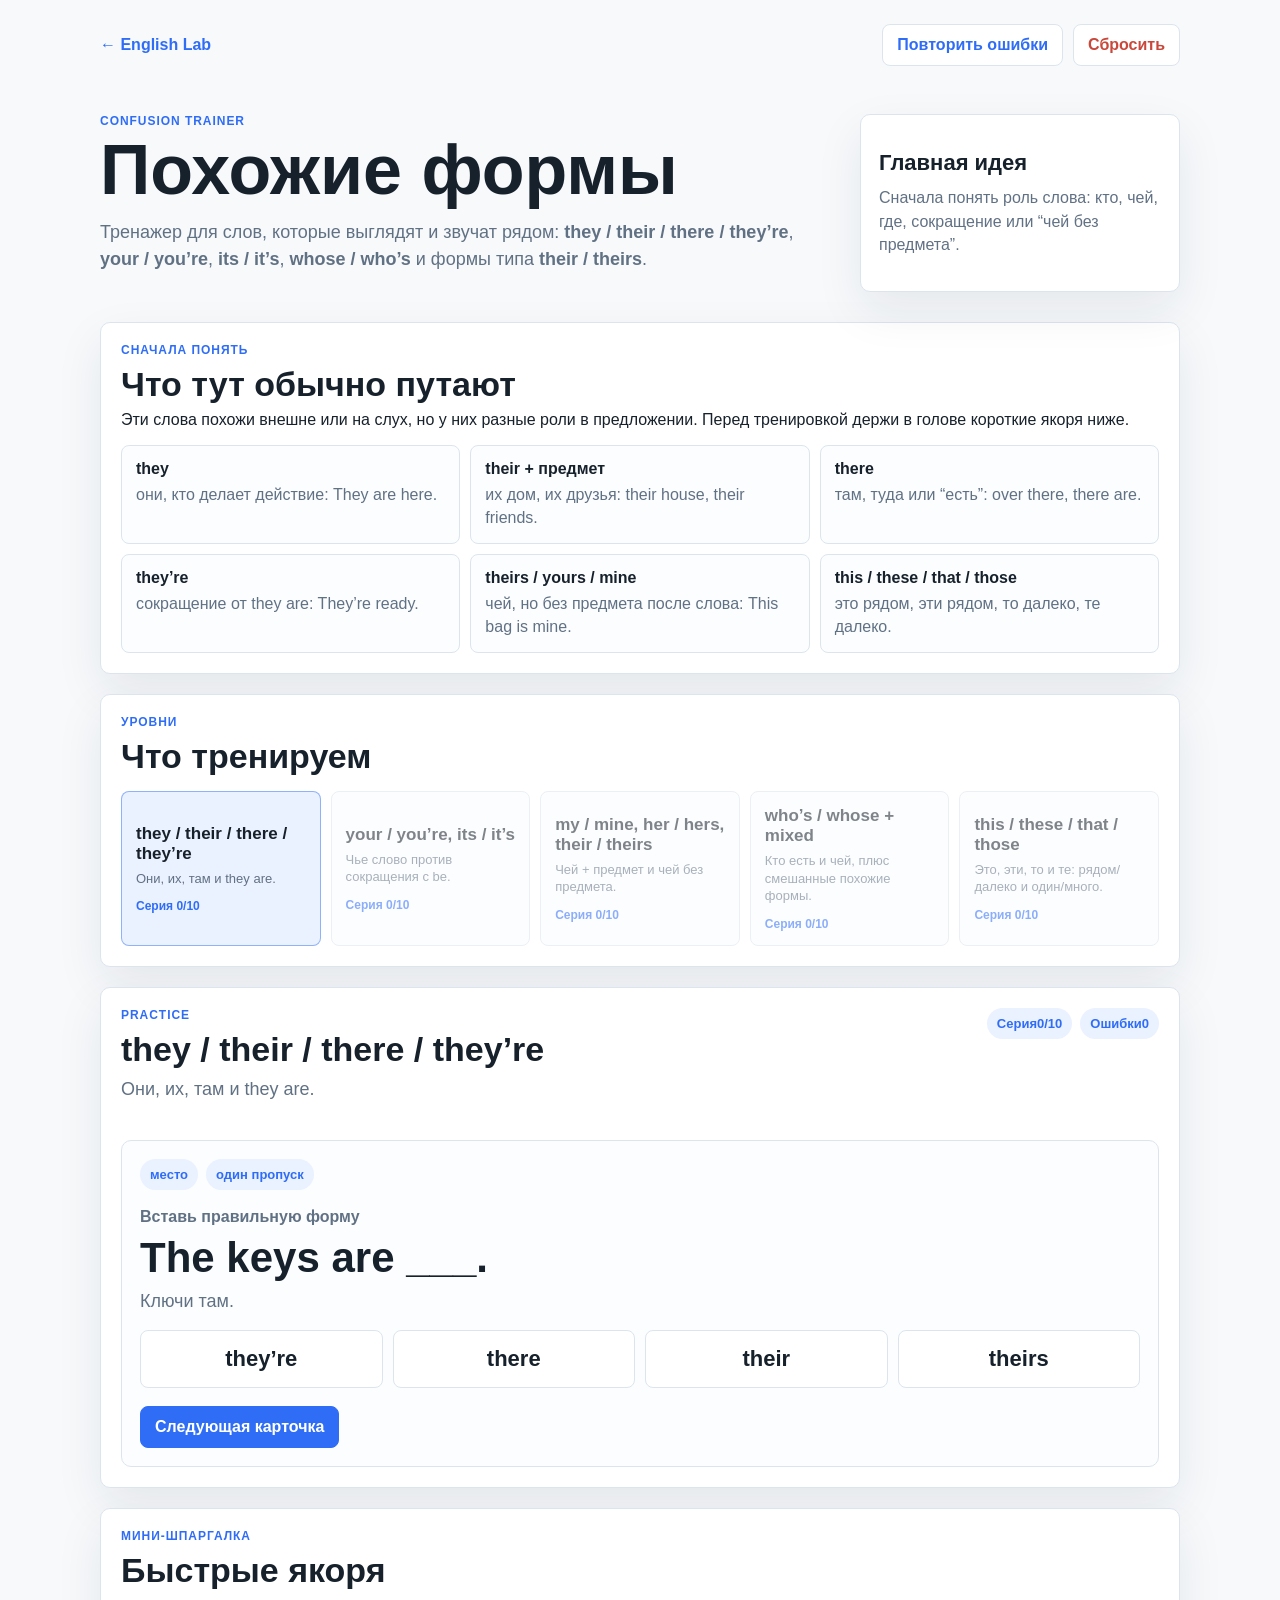
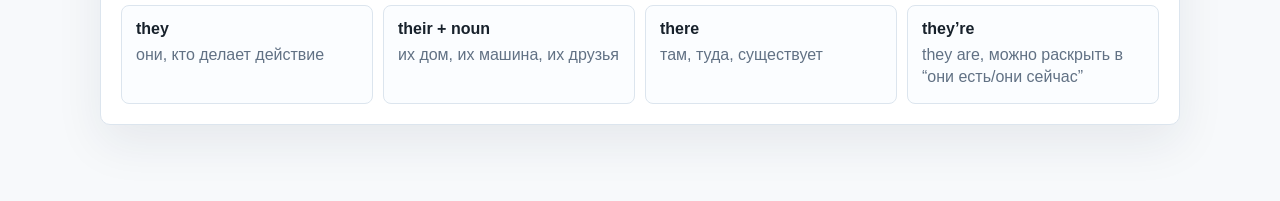
==== confusing-forms.html @ 58fbffc4 "Add confusing forms trainer" ====
<!doctype html>
<html lang="ru">
  <head>
    <meta charset="UTF-8" />
    <meta name="viewport" content="width=device-width, initial-scale=1.0" />
    <title>Похожие формы — English Lab</title>
    <link rel="stylesheet" href="./confusing-forms.css" />
  </head>
  <body>
    <main class="page">
      <section class="topbar">
        <a class="back-link" href="./index.html">← English Lab</a>
        <div class="top-actions">
          <button class="ghost-button" id="reviewErrorsButton" type="button">Повторить ошибки</button>
          <button class="ghost-button danger" id="resetButton" type="button">Сбросить</button>
        </div>
      </section>

      <section class="hero">
        <div>
          <p class="eyebrow">confusion trainer</p>
          <h1>Похожие формы</h1>
          <p class="hero-text">
            Тренажер для слов, которые выглядят и звучат рядом:
            <strong>they / their / there / they’re</strong>,
            <strong>your / you’re</strong>, <strong>its / it’s</strong>,
            <strong>whose / who’s</strong> и формы типа <strong>their / theirs</strong>.
          </p>
        </div>
        <div class="hero-note">
          <strong>Главная идея</strong>
          <span>Сначала понять роль слова: кто, чей, где, сокращение или “чей без предмета”.</span>
        </div>
      </section>

      <section class="explain">
        <div class="section-head">
          <p class="eyebrow">сначала понять</p>
          <h2>Что тут обычно путают</h2>
          <p class="section-copy">
            Эти слова похожи внешне или на слух, но у них разные роли в предложении.
            Перед тренировкой держи в голове короткие якоря ниже.
          </p>
        </div>
        <div class="explain-grid">
          <article>
            <strong>they</strong>
            <span>они, кто делает действие: They are here.</span>
          </article>
          <article>
            <strong>their + предмет</strong>
            <span>их дом, их друзья: their house, their friends.</span>
          </article>
          <article>
            <strong>there</strong>
            <span>там, туда или “есть”: over there, there are.</span>
          </article>
          <article>
            <strong>they’re</strong>
            <span>сокращение от they are: They’re ready.</span>
          </article>
          <article>
            <strong>theirs / yours / mine</strong>
            <span>чей, но без предмета после слова: This bag is mine.</span>
          </article>
          <article>
            <strong>this / these / that / those</strong>
            <span>это рядом, эти рядом, то далеко, те далеко.</span>
          </article>
        </div>
      </section>

      <section class="levels-block">
        <div class="section-head">
          <p class="eyebrow">уровни</p>
          <h2>Что тренируем</h2>
        </div>
        <div class="levels" id="levels"></div>
      </section>

      <section class="trainer" id="trainer">
        <div class="trainer-head">
          <div>
            <p class="eyebrow" id="modeLabel">practice</p>
            <h2 id="levelTitle">They / Their / There / They’re</h2>
            <p id="levelDescription">Самая частая путаница: они, их, там и they are.</p>
          </div>
          <div class="stats">
            <span>Серия <strong id="streak">0</strong>/10</span>
            <span>Ошибки <strong id="errorCount">0</strong></span>
          </div>
        </div>

        <div class="exercise">
          <div class="chips">
            <span id="roleChip">роль</span>
            <span id="hintChip">подсказка</span>
          </div>
          <p class="task-label">Вставь правильную форму</p>
          <h3 id="promptText">___ are happy.</h3>
          <p class="translation" id="translationText">Они счастливы.</p>

          <div class="choices" id="choices"></div>

          <div class="feedback" id="feedback" hidden>
            <p class="feedback-status" id="feedbackStatus">Верно</p>
            <p class="correct-line" id="correctLine">They are happy.</p>
            <p class="explanation" id="explanationText">They = они, кто делает действие.</p>
          </div>

          <div class="actions">
            <button class="primary-button" id="nextButton" type="button">Следующая карточка</button>
          </div>
        </div>
      </section>

      <section class="cheatsheet">
        <div class="section-head">
          <p class="eyebrow">мини-шпаргалка</p>
          <h2>Быстрые якоря</h2>
        </div>
        <div class="cheatsheet-grid">
          <article>
            <strong>they</strong>
            <span>они, кто делает действие</span>
          </article>
          <article>
            <strong>their + noun</strong>
            <span>их дом, их машина, их друзья</span>
          </article>
          <article>
            <strong>there</strong>
            <span>там, туда, существует</span>
          </article>
          <article>
            <strong>they’re</strong>
            <span>they are, можно раскрыть в “они есть/они сейчас”</span>
          </article>
        </div>
      </section>
    </main>

    <script src="./confusing-forms.js"></script>
  </body>
</html>
---- confusing-forms.css ----
:root {
  --page: #f7f9fb;
  --ink: #17212b;
  --muted: #617184;
  --line: #dce5ee;
  --card: #ffffff;
  --blue: #2f6df6;
  --blue-soft: #eaf1ff;
  --green: #188a5a;
  --green-soft: #e8f7ef;
  --red: #c9483b;
  --red-soft: #fae9e7;
  --amber: #d88316;
  --amber-soft: #fff3df;
  --shadow: 0 18px 48px rgba(25, 43, 64, 0.08);
}

* {
  box-sizing: border-box;
}

html {
  scroll-behavior: smooth;
}

body {
  margin: 0;
  min-height: 100vh;
  color: var(--ink);
  background: var(--page);
  font-family: "Avenir Next", "Trebuchet MS", sans-serif;
}

button {
  font: inherit;
}

.page {
  width: min(1080px, calc(100% - 32px));
  margin: 0 auto;
  padding: 24px 0 56px;
}

.topbar,
.hero,
.explain,
.levels-block,
.trainer,
.cheatsheet {
  margin-bottom: 20px;
}

.topbar {
  display: flex;
  align-items: center;
  justify-content: space-between;
  gap: 14px;
}

.back-link {
  color: var(--blue);
  font-weight: 900;
  text-decoration: none;
}

.top-actions,
.actions {
  display: flex;
  flex-wrap: wrap;
  gap: 10px;
}

.hero {
  display: grid;
  grid-template-columns: minmax(0, 1fr) 320px;
  gap: 18px;
  align-items: stretch;
  padding: 28px 0 10px;
}

.eyebrow {
  margin: 0 0 8px;
  color: var(--blue);
  font-size: 12px;
  font-weight: 900;
  letter-spacing: 0.08em;
  text-transform: uppercase;
}

h1,
h2,
h3,
p {
  margin-top: 0;
}

h1 {
  margin-bottom: 14px;
  font-size: 70px;
  line-height: 0.98;
}

h2 {
  margin-bottom: 8px;
  font-size: 34px;
  line-height: 1.12;
}

.hero-text,
#levelDescription {
  max-width: 720px;
  color: var(--muted);
  font-size: 18px;
  line-height: 1.55;
}

.hero-note,
.explain,
.levels-block,
.trainer,
.cheatsheet {
  border: 1px solid var(--line);
  border-radius: 10px;
  background: var(--card);
  box-shadow: var(--shadow);
}

.hero-note {
  display: flex;
  flex-direction: column;
  justify-content: center;
  gap: 10px;
  padding: 18px;
}

.hero-note strong {
  font-size: 22px;
}

.hero-note span {
  color: var(--muted);
  line-height: 1.45;
}

.levels-block,
.explain,
.trainer,
.cheatsheet {
  padding: 20px;
}

.section-head {
  margin-bottom: 16px;
}

.levels {
  display: grid;
  grid-template-columns: repeat(5, minmax(0, 1fr));
  gap: 10px;
}

.explain-grid {
  display: grid;
  grid-template-columns: repeat(3, minmax(0, 1fr));
  gap: 10px;
}

.explain-grid article {
  padding: 14px;
  border: 1px solid var(--line);
  border-radius: 8px;
  background: #fbfdff;
}

.explain-grid strong,
.explain-grid span {
  display: block;
}

.explain-grid strong {
  margin-bottom: 6px;
}

.explain-grid span {
  color: var(--muted);
  line-height: 1.4;
}

.level-card {
  min-height: 142px;
  padding: 14px;
  border: 1px solid var(--line);
  border-radius: 8px;
  background: #fbfdff;
  color: var(--ink);
  text-align: left;
  cursor: pointer;
}

.level-card.active {
  border-color: rgba(47, 109, 246, 0.48);
  background: var(--blue-soft);
}

.level-card.locked {
  opacity: 0.55;
  cursor: not-allowed;
}

.level-card strong {
  display: block;
  margin-bottom: 6px;
  font-size: 17px;
}

.level-card span {
  display: block;
  color: var(--muted);
  font-size: 13px;
  line-height: 1.35;
}

.level-meta {
  margin-top: 12px;
  color: var(--blue);
  font-size: 12px;
  font-weight: 900;
}

.trainer-head {
  display: flex;
  align-items: flex-start;
  justify-content: space-between;
  gap: 18px;
  margin-bottom: 18px;
}

.stats {
  display: flex;
  gap: 8px;
  flex-wrap: wrap;
}

.stats span,
.chips span {
  display: inline-flex;
  padding: 8px 10px;
  border-radius: 999px;
  background: var(--blue-soft);
  color: var(--blue);
  font-size: 13px;
  font-weight: 900;
}

.exercise {
  padding: 18px;
  border: 1px solid var(--line);
  border-radius: 10px;
  background: #fbfdff;
}

.chips {
  display: flex;
  flex-wrap: wrap;
  gap: 8px;
  margin-bottom: 18px;
}

.task-label {
  margin-bottom: 8px;
  color: var(--muted);
  font-weight: 900;
}

#promptText {
  margin-bottom: 10px;
  font-size: 42px;
  line-height: 1.12;
}

.translation {
  margin-bottom: 18px;
  color: var(--muted);
  font-size: 18px;
}

.choices {
  display: grid;
  grid-template-columns: repeat(4, minmax(0, 1fr));
  gap: 10px;
}

.choice {
  min-height: 58px;
  padding: 12px;
  border: 1px solid var(--line);
  border-radius: 8px;
  background: #fff;
  color: var(--ink);
  cursor: pointer;
  font-size: 22px;
  font-weight: 900;
}

.choice.correct {
  color: var(--green);
  background: var(--green-soft);
  border-color: rgba(24, 138, 90, 0.3);
}

.choice.wrong {
  color: var(--red);
  background: var(--red-soft);
  border-color: rgba(201, 72, 59, 0.3);
}

.feedback {
  margin-top: 18px;
  padding: 16px;
  border: 1px solid var(--line);
  border-radius: 10px;
  background: #fff;
}

.feedback.success {
  border-color: rgba(24, 138, 90, 0.28);
  background: var(--green-soft);
}

.feedback.error {
  border-color: rgba(201, 72, 59, 0.28);
  background: var(--red-soft);
}

.feedback-status {
  margin-bottom: 8px;
  font-weight: 900;
}

.correct-line {
  margin-bottom: 10px;
  font-size: 26px;
  font-weight: 900;
}

.explanation {
  margin-bottom: 0;
  color: var(--muted);
  line-height: 1.5;
}

.actions {
  margin-top: 18px;
}

.primary-button,
.ghost-button {
  min-height: 42px;
  padding: 10px 14px;
  border: 1px solid var(--line);
  border-radius: 8px;
  cursor: pointer;
  font-weight: 900;
}

.primary-button {
  color: #fff;
  background: var(--blue);
  border-color: var(--blue);
}

.ghost-button {
  color: var(--blue);
  background: #fff;
}

.ghost-button.danger {
  color: var(--red);
}

.cheatsheet-grid {
  display: grid;
  grid-template-columns: repeat(4, minmax(0, 1fr));
  gap: 10px;
}

.cheatsheet-grid article {
  padding: 14px;
  border: 1px solid var(--line);
  border-radius: 8px;
  background: #fbfdff;
}

.cheatsheet-grid strong,
.cheatsheet-grid span {
  display: block;
}

.cheatsheet-grid strong {
  margin-bottom: 6px;
}

.cheatsheet-grid span {
  color: var(--muted);
  line-height: 1.4;
}

@media (max-width: 900px) {
  .hero,
  .trainer-head,
  .levels,
  .explain-grid,
  .cheatsheet-grid,
  .choices {
    grid-template-columns: 1fr;
  }

  h1 {
    font-size: 52px;
  }

  #promptText {
    font-size: 32px;
  }
}

@media (max-width: 560px) {
  .page {
    width: min(100% - 20px, 1080px);
    padding-top: 14px;
  }

  .topbar,
  .top-actions {
    align-items: stretch;
    flex-direction: column;
  }
}
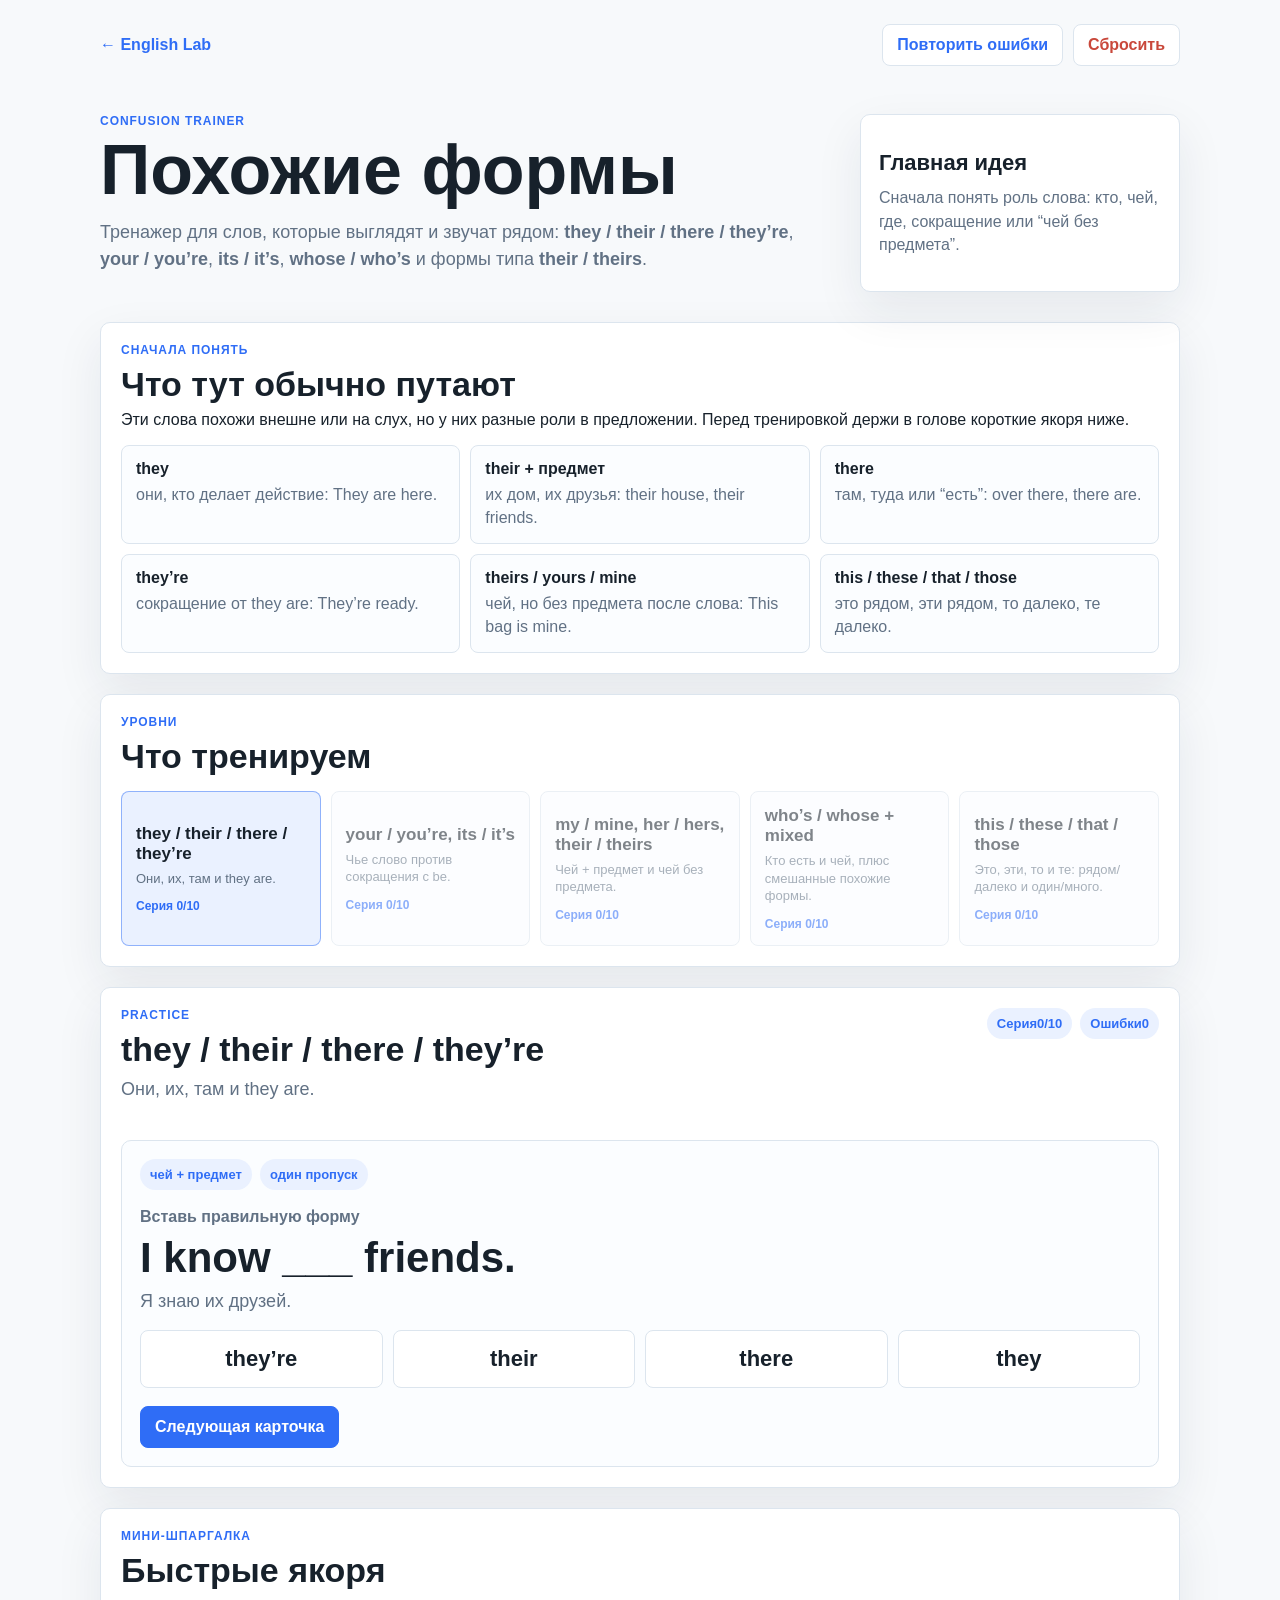
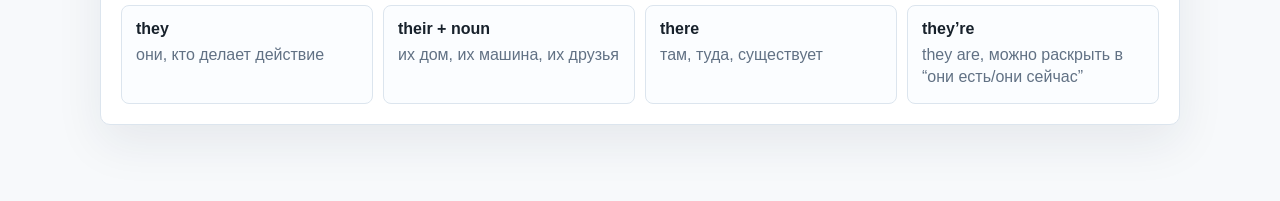
==== commit 14b6a8bb: "Add PWA app icons and manifest" ====
--- a/confusing-forms.html
+++ b/confusing-forms.html
@@ -4,6 +4,14 @@
     <meta charset="UTF-8" />
     <meta name="viewport" content="width=device-width, initial-scale=1.0" />
     <title>Похожие формы — English Lab</title>
+    <meta name="application-name" content="EnglishLab" />
+    <meta name="apple-mobile-web-app-title" content="EnglishLab" />
+    <meta name="apple-mobile-web-app-capable" content="yes" />
+    <meta name="mobile-web-app-capable" content="yes" />
+    <meta name="theme-color" content="#2f6df6" />
+    <link rel="manifest" href="./manifest.webmanifest" />
+    <link rel="apple-touch-icon" href="./icons/apple-touch-icon.png" />
+    <link rel="icon" type="image/png" href="./icons/favicon-32.png" />
     <link rel="stylesheet" href="./confusing-forms.css" />
   </head>
   <body>
@@ -141,5 +149,6 @@
     </main>
 
     <script src="./confusing-forms.js"></script>
+    <script src="./pwa.js"></script>
   </body>
 </html>
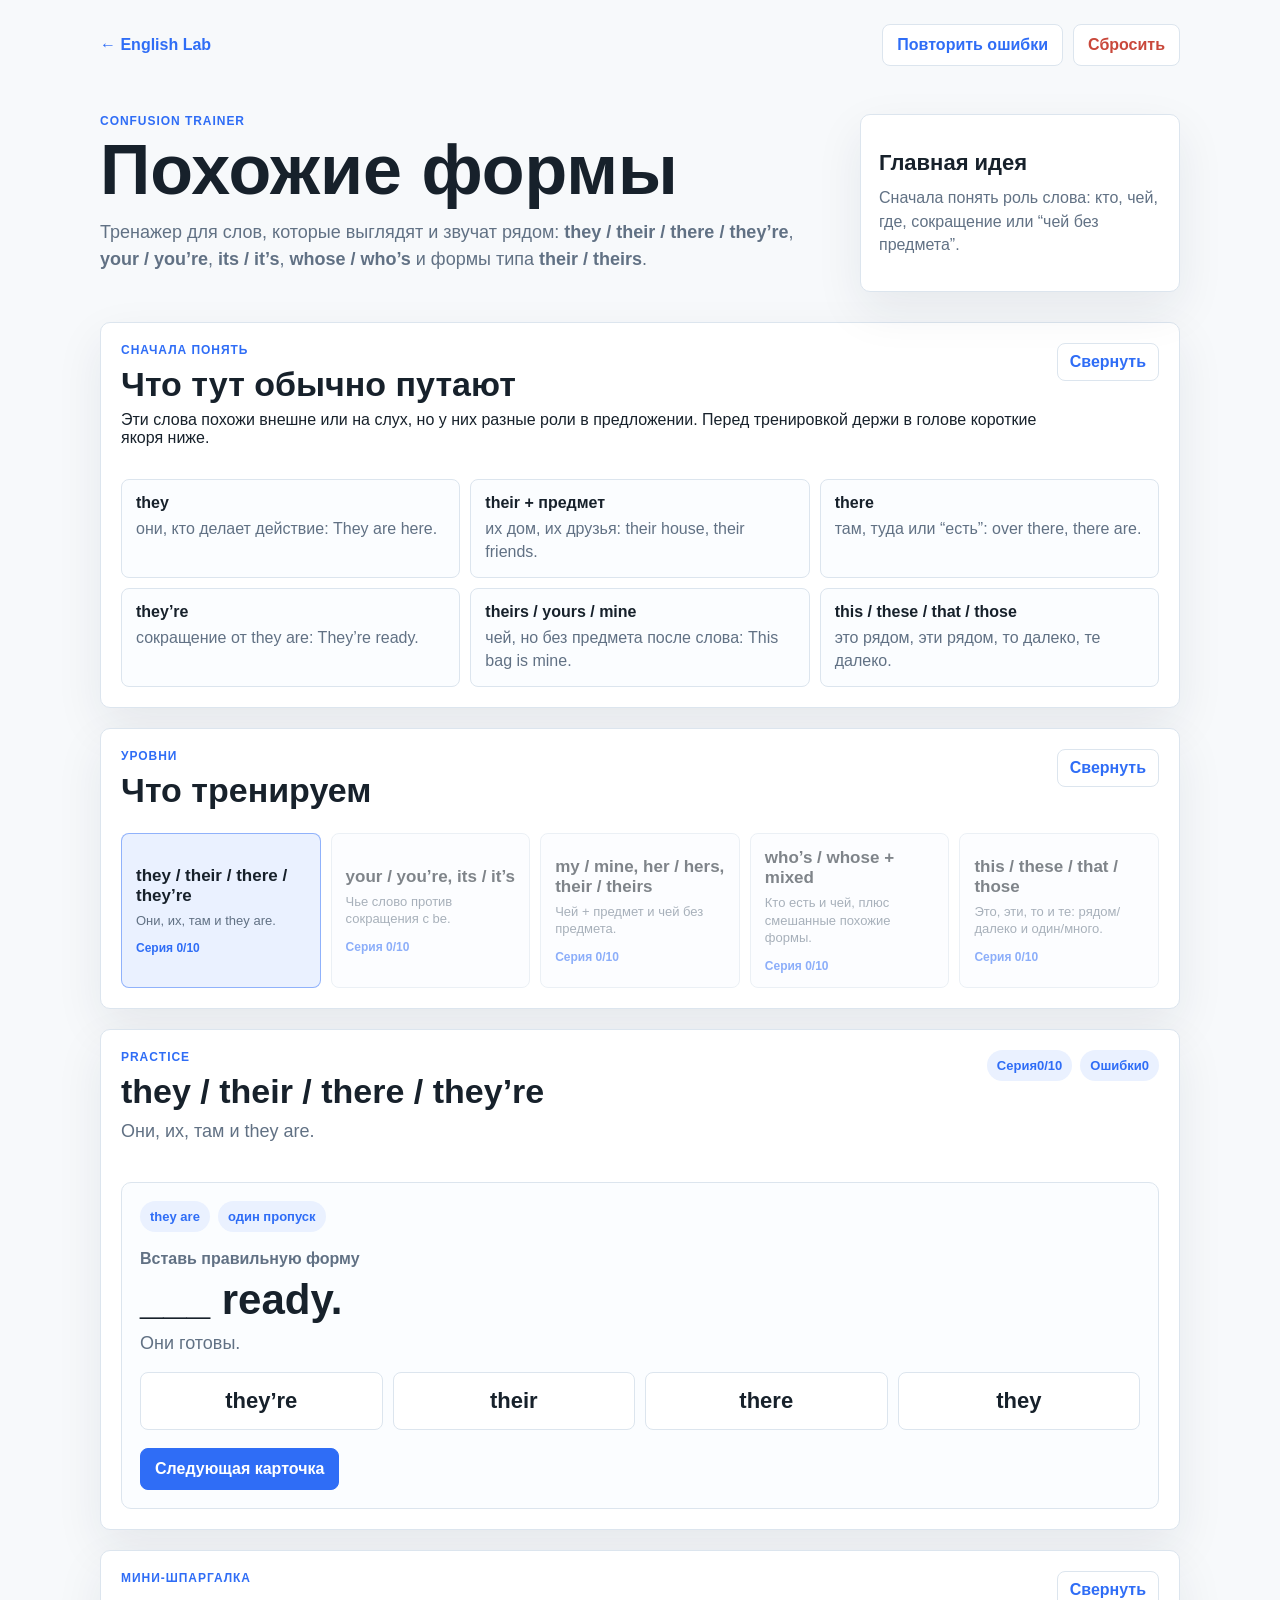
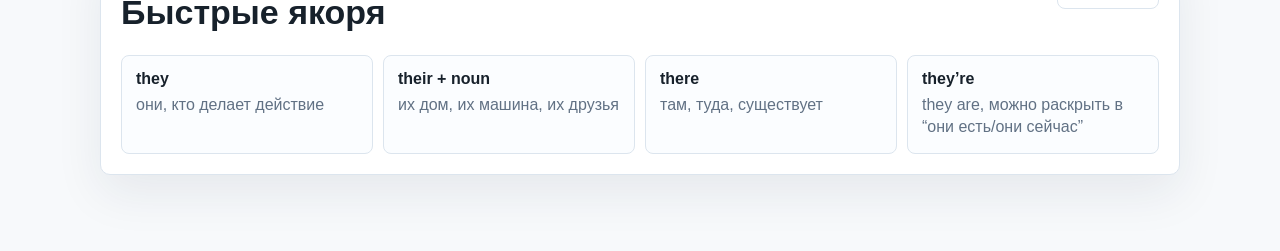
==== commit fdafb4a6: "Add collapsible sections to confusing forms" ====
--- a/confusing-forms.html
+++ b/confusing-forms.html
@@ -41,16 +41,19 @@
         </div>
       </section>
 
-      <section class="explain">
-        <div class="section-head">
-          <p class="eyebrow">сначала понять</p>
-          <h2>Что тут обычно путают</h2>
-          <p class="section-copy">
-            Эти слова похожи внешне или на слух, но у них разные роли в предложении.
-            Перед тренировкой держи в голове короткие якоря ниже.
-          </p>
+      <section class="explain collapsible-section" data-collapse-id="explain">
+        <div class="section-head collapsible-head">
+          <div>
+            <p class="eyebrow">сначала понять</p>
+            <h2>Что тут обычно путают</h2>
+            <p class="section-copy">
+              Эти слова похожи внешне или на слух, но у них разные роли в предложении.
+              Перед тренировкой держи в голове короткие якоря ниже.
+            </p>
+          </div>
+          <button class="collapse-toggle" type="button" aria-expanded="true">Свернуть</button>
         </div>
-        <div class="explain-grid">
+        <div class="explain-grid collapsible-content">
           <article>
             <strong>they</strong>
             <span>они, кто делает действие: They are here.</span>
@@ -78,12 +81,15 @@
         </div>
       </section>
 
-      <section class="levels-block">
-        <div class="section-head">
-          <p class="eyebrow">уровни</p>
-          <h2>Что тренируем</h2>
+      <section class="levels-block collapsible-section" data-collapse-id="levels">
+        <div class="section-head collapsible-head">
+          <div>
+            <p class="eyebrow">уровни</p>
+            <h2>Что тренируем</h2>
+          </div>
+          <button class="collapse-toggle" type="button" aria-expanded="true">Свернуть</button>
         </div>
-        <div class="levels" id="levels"></div>
+        <div class="levels collapsible-content" id="levels"></div>
       </section>
 
       <section class="trainer" id="trainer">
@@ -122,12 +128,15 @@
         </div>
       </section>
 
-      <section class="cheatsheet">
-        <div class="section-head">
-          <p class="eyebrow">мини-шпаргалка</p>
-          <h2>Быстрые якоря</h2>
+      <section class="cheatsheet collapsible-section" data-collapse-id="cheatsheet">
+        <div class="section-head collapsible-head">
+          <div>
+            <p class="eyebrow">мини-шпаргалка</p>
+            <h2>Быстрые якоря</h2>
+          </div>
+          <button class="collapse-toggle" type="button" aria-expanded="true">Свернуть</button>
         </div>
-        <div class="cheatsheet-grid">
+        <div class="cheatsheet-grid collapsible-content">
           <article>
             <strong>they</strong>
             <span>они, кто делает действие</span>
--- a/confusing-forms.css
+++ b/confusing-forms.css
@@ -153,6 +153,33 @@
   margin-bottom: 16px;
 }
 
+.collapsible-head {
+  display: flex;
+  align-items: flex-start;
+  justify-content: space-between;
+  gap: 14px;
+}
+
+.collapse-toggle {
+  min-height: 38px;
+  padding: 8px 12px;
+  border: 1px solid var(--line);
+  border-radius: 8px;
+  background: #fff;
+  color: var(--blue);
+  cursor: pointer;
+  font-weight: 900;
+  white-space: nowrap;
+}
+
+.collapsible-section.is-collapsed .collapsible-content {
+  display: none;
+}
+
+.collapsible-section.is-collapsed .section-head {
+  margin-bottom: 0;
+}
+
 .levels {
   display: grid;
   grid-template-columns: repeat(5, minmax(0, 1fr));
@@ -431,7 +458,8 @@
   }
 
   .topbar,
-  .top-actions {
+  .top-actions,
+  .collapsible-head {
     align-items: stretch;
     flex-direction: column;
   }
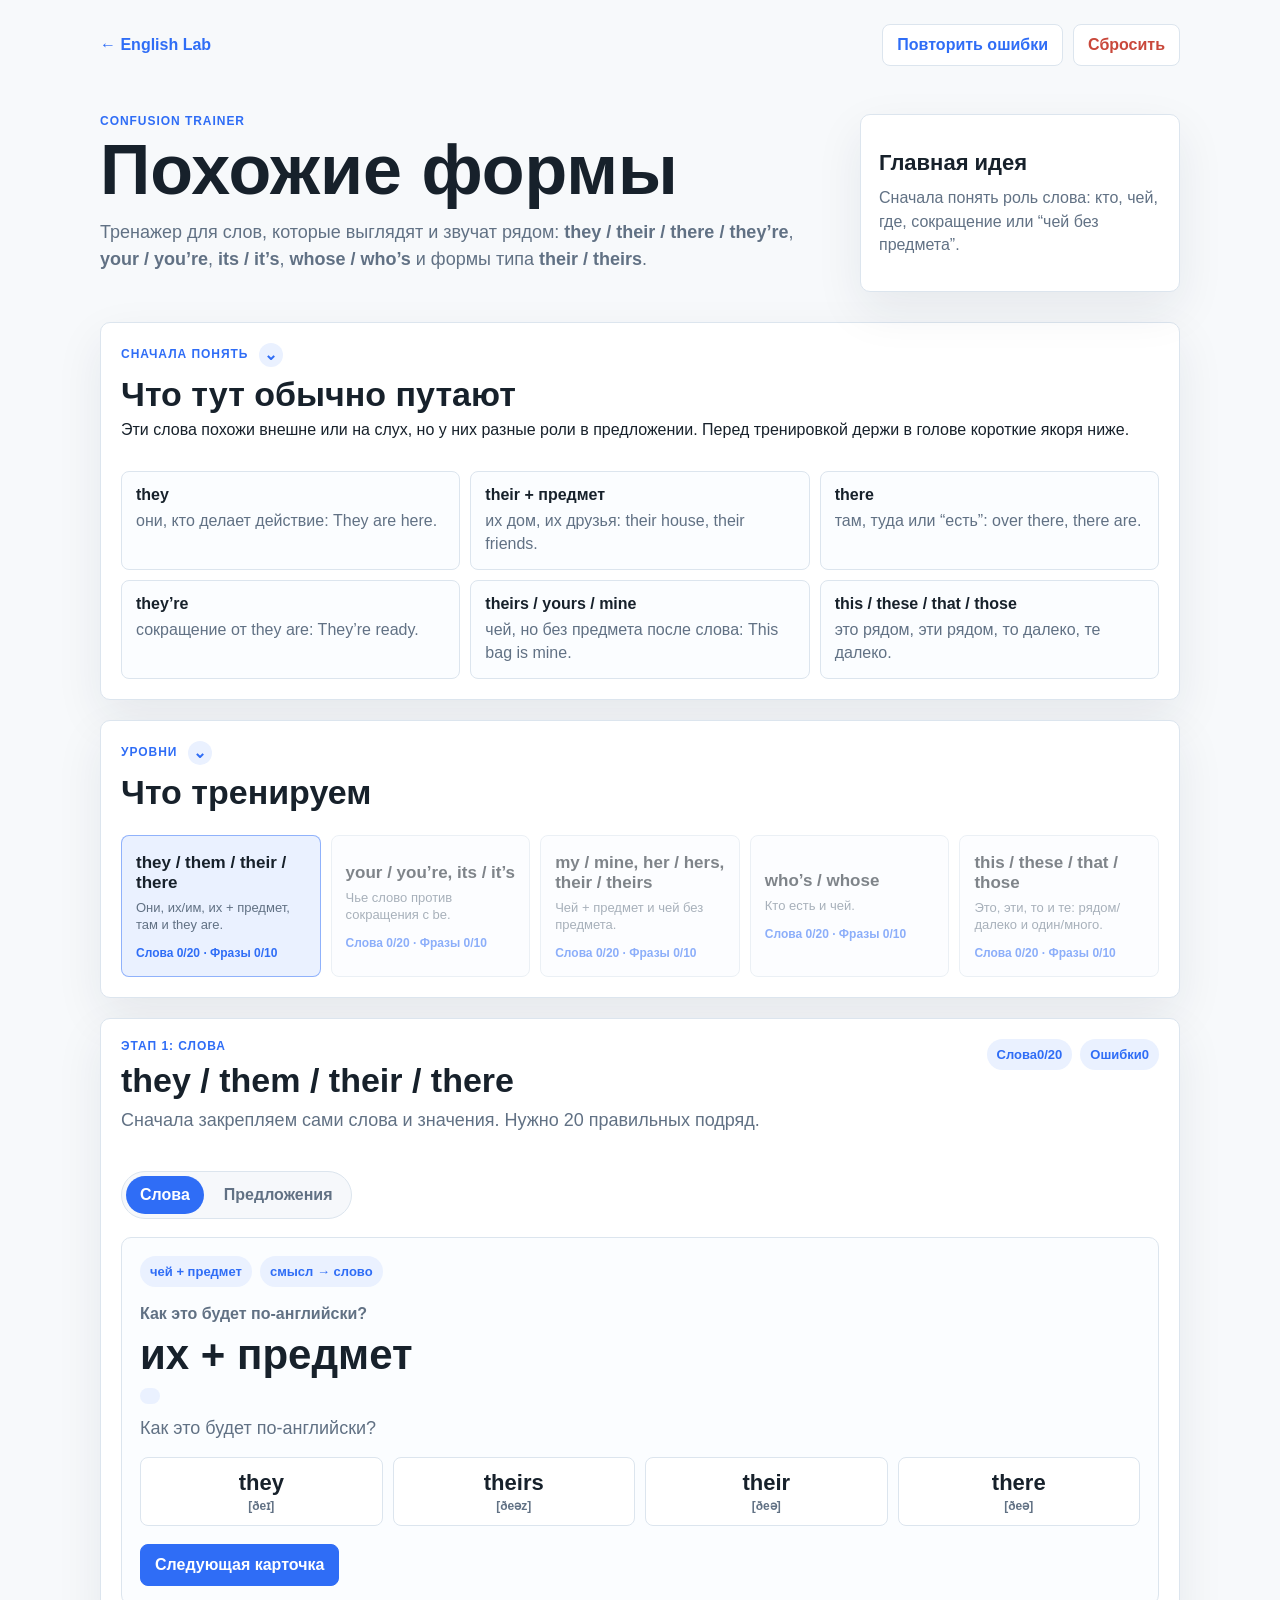
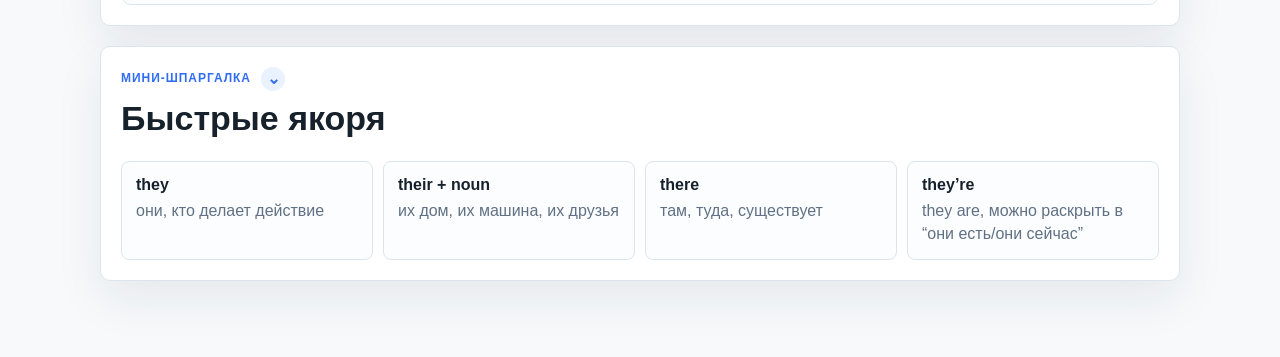
==== commit 26569e41: "Add word cards to confusing forms trainer" ====
--- a/confusing-forms.html
+++ b/confusing-forms.html
@@ -44,14 +44,13 @@
       <section class="explain collapsible-section" data-collapse-id="explain">
         <div class="section-head collapsible-head">
           <div>
-            <p class="eyebrow">сначала понять</p>
+            <p class="eyebrow">сначала понять <button class="collapse-toggle" type="button" aria-expanded="true" aria-label="Свернуть блок">⌄</button></p>
             <h2>Что тут обычно путают</h2>
             <p class="section-copy">
               Эти слова похожи внешне или на слух, но у них разные роли в предложении.
               Перед тренировкой держи в голове короткие якоря ниже.
             </p>
           </div>
-          <button class="collapse-toggle" type="button" aria-expanded="true">Свернуть</button>
         </div>
         <div class="explain-grid collapsible-content">
           <article>
@@ -84,10 +83,9 @@
       <section class="levels-block collapsible-section" data-collapse-id="levels">
         <div class="section-head collapsible-head">
           <div>
-            <p class="eyebrow">уровни</p>
+            <p class="eyebrow">уровни <button class="collapse-toggle" type="button" aria-expanded="true" aria-label="Свернуть блок">⌄</button></p>
             <h2>Что тренируем</h2>
           </div>
-          <button class="collapse-toggle" type="button" aria-expanded="true">Свернуть</button>
         </div>
         <div class="levels collapsible-content" id="levels"></div>
       </section>
@@ -100,9 +98,14 @@
             <p id="levelDescription">Самая частая путаница: они, их, там и they are.</p>
           </div>
           <div class="stats">
-            <span>Серия <strong id="streak">0</strong>/10</span>
+            <span id="stageProgress">Слова <strong id="streak">0</strong>/20</span>
             <span>Ошибки <strong id="errorCount">0</strong></span>
           </div>
+        </div>
+
+        <div class="stage-switch" aria-label="Режим тренировки">
+          <button class="stage-button active" data-stage="words" type="button">Слова</button>
+          <button class="stage-button" data-stage="sentences" type="button">Предложения</button>
         </div>
 
         <div class="exercise">
@@ -110,8 +113,9 @@
             <span id="roleChip">роль</span>
             <span id="hintChip">подсказка</span>
           </div>
-          <p class="task-label">Вставь правильную форму</p>
+          <p class="task-label" id="taskLabel">Что значит это слово?</p>
           <h3 id="promptText">___ are happy.</h3>
+          <p class="transcription" id="transcriptionText" hidden>[ðeɪ]</p>
           <p class="translation" id="translationText">Они счастливы.</p>
 
           <div class="choices" id="choices"></div>
@@ -131,10 +135,9 @@
       <section class="cheatsheet collapsible-section" data-collapse-id="cheatsheet">
         <div class="section-head collapsible-head">
           <div>
-            <p class="eyebrow">мини-шпаргалка</p>
+            <p class="eyebrow">мини-шпаргалка <button class="collapse-toggle" type="button" aria-expanded="true" aria-label="Свернуть блок">⌄</button></p>
             <h2>Быстрые якоря</h2>
           </div>
-          <button class="collapse-toggle" type="button" aria-expanded="true">Свернуть</button>
         </div>
         <div class="cheatsheet-grid collapsible-content">
           <article>
--- a/confusing-forms.css
+++ b/confusing-forms.css
@@ -161,19 +161,29 @@
 }
 
 .collapse-toggle {
-  min-height: 38px;
-  padding: 8px 12px;
-  border: 1px solid var(--line);
-  border-radius: 8px;
-  background: #fff;
+  display: inline-grid;
+  place-items: center;
+  width: 24px;
+  height: 24px;
+  margin-left: 6px;
+  padding: 0;
+  border: 0;
+  border-radius: 999px;
+  background: var(--blue-soft);
   color: var(--blue);
   cursor: pointer;
-  font-weight: 900;
-  white-space: nowrap;
+  font-size: 16px;
+  font-weight: 900;
+  line-height: 1;
+  vertical-align: middle;
 }
 
 .collapsible-section.is-collapsed .collapsible-content {
   display: none;
+}
+
+.collapsible-section.is-collapsed .collapse-toggle {
+  transform: rotate(-90deg);
 }
 
 .collapsible-section.is-collapsed .section-head {
@@ -260,6 +270,32 @@
   justify-content: space-between;
   gap: 18px;
   margin-bottom: 18px;
+}
+
+.stage-switch {
+  display: inline-flex;
+  gap: 6px;
+  padding: 4px;
+  margin-bottom: 18px;
+  border: 1px solid var(--line);
+  border-radius: 999px;
+  background: #f6f8fb;
+}
+
+.stage-button {
+  min-height: 38px;
+  padding: 8px 14px;
+  border: 0;
+  border-radius: 999px;
+  background: transparent;
+  color: var(--muted);
+  cursor: pointer;
+  font-weight: 900;
+}
+
+.stage-button.active {
+  background: var(--blue);
+  color: #fff;
 }
 
 .stats {
@@ -305,6 +341,17 @@
   line-height: 1.12;
 }
 
+.transcription {
+  display: inline-flex;
+  margin-bottom: 10px;
+  padding: 8px 10px;
+  border-radius: 8px;
+  background: var(--blue-soft);
+  color: var(--blue);
+  font-size: 22px;
+  font-weight: 900;
+}
+
 .translation {
   margin-bottom: 18px;
   color: var(--muted);
@@ -318,6 +365,11 @@
 }
 
 .choice {
+  display: flex;
+  flex-direction: column;
+  align-items: center;
+  justify-content: center;
+  gap: 3px;
   min-height: 58px;
   padding: 12px;
   border: 1px solid var(--line);
@@ -327,6 +379,12 @@
   cursor: pointer;
   font-size: 22px;
   font-weight: 900;
+}
+
+.choice small {
+  color: var(--muted);
+  font-size: 12px;
+  font-weight: 800;
 }
 
 .choice.correct {
@@ -458,8 +516,7 @@
   }
 
   .topbar,
-  .top-actions,
-  .collapsible-head {
+  .top-actions {
     align-items: stretch;
     flex-direction: column;
   }
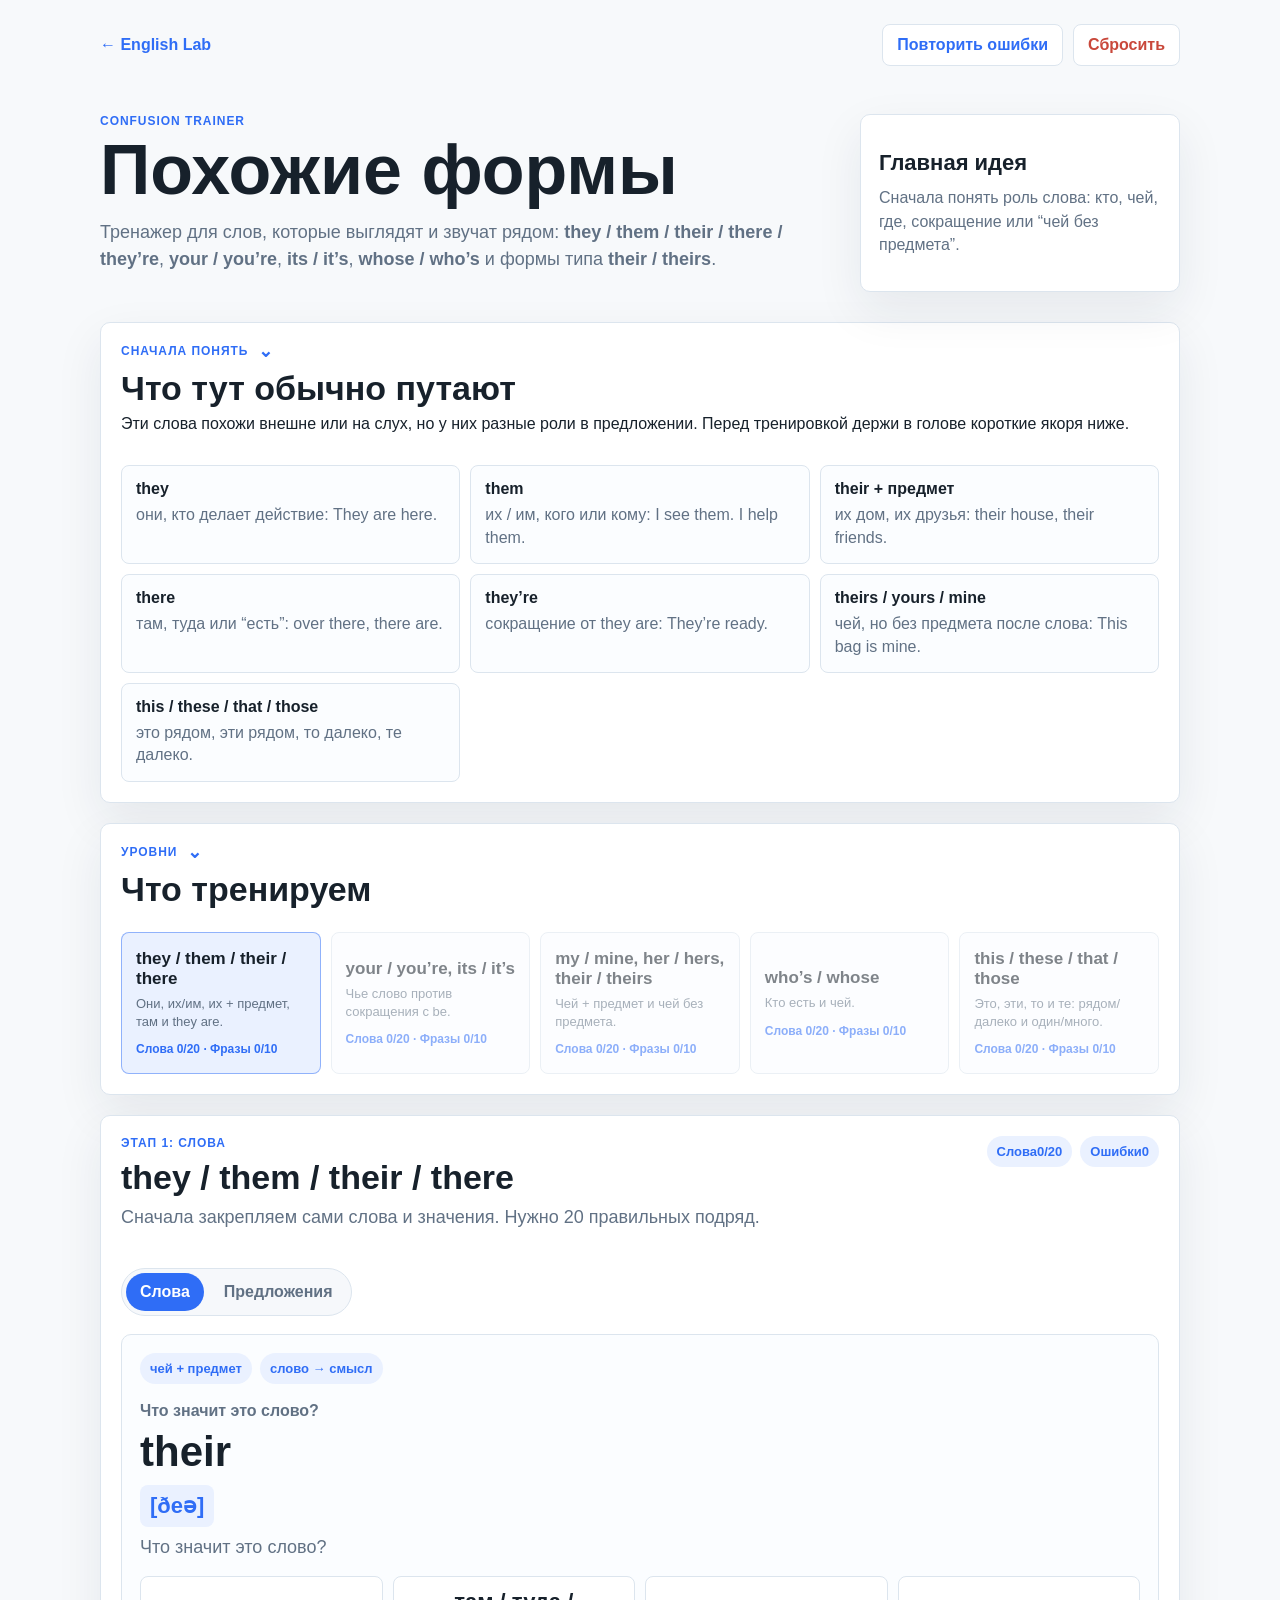
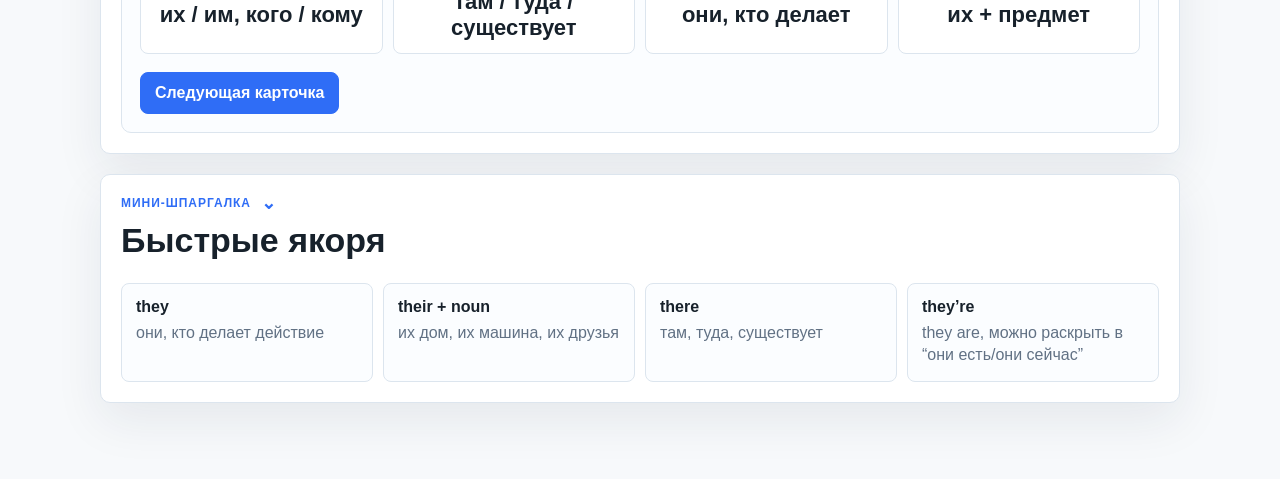
==== commit c3806091: "Add them to confusing forms explanation" ====
--- a/confusing-forms.html
+++ b/confusing-forms.html
@@ -30,7 +30,7 @@
           <h1>Похожие формы</h1>
           <p class="hero-text">
             Тренажер для слов, которые выглядят и звучат рядом:
-            <strong>they / their / there / they’re</strong>,
+            <strong>they / them / their / there / they’re</strong>,
             <strong>your / you’re</strong>, <strong>its / it’s</strong>,
             <strong>whose / who’s</strong> и формы типа <strong>their / theirs</strong>.
           </p>
@@ -56,6 +56,10 @@
           <article>
             <strong>they</strong>
             <span>они, кто делает действие: They are here.</span>
+          </article>
+          <article>
+            <strong>them</strong>
+            <span>их / им, кого или кому: I see them. I help them.</span>
           </article>
           <article>
             <strong>their + предмет</strong>
--- a/confusing-forms.css
+++ b/confusing-forms.css
@@ -161,21 +161,22 @@
 }
 
 .collapse-toggle {
-  display: inline-grid;
-  place-items: center;
-  width: 24px;
-  height: 24px;
-  margin-left: 6px;
+  display: inline-flex;
+  align-items: center;
+  justify-content: center;
+  width: 18px;
+  height: 18px;
+  margin-left: 4px;
   padding: 0;
   border: 0;
-  border-radius: 999px;
-  background: var(--blue-soft);
+  background: transparent;
   color: var(--blue);
   cursor: pointer;
-  font-size: 16px;
+  font-size: 18px;
   font-weight: 900;
   line-height: 1;
   vertical-align: middle;
+  transform: translateY(-1px);
 }
 
 .collapsible-section.is-collapsed .collapsible-content {
@@ -183,7 +184,7 @@
 }
 
 .collapsible-section.is-collapsed .collapse-toggle {
-  transform: rotate(-90deg);
+  transform: translateY(-1px) rotate(-90deg);
 }
 
 .collapsible-section.is-collapsed .section-head {
@@ -350,6 +351,10 @@
   color: var(--blue);
   font-size: 22px;
   font-weight: 900;
+}
+
+.transcription[hidden] {
+  display: none;
 }
 
 .translation {
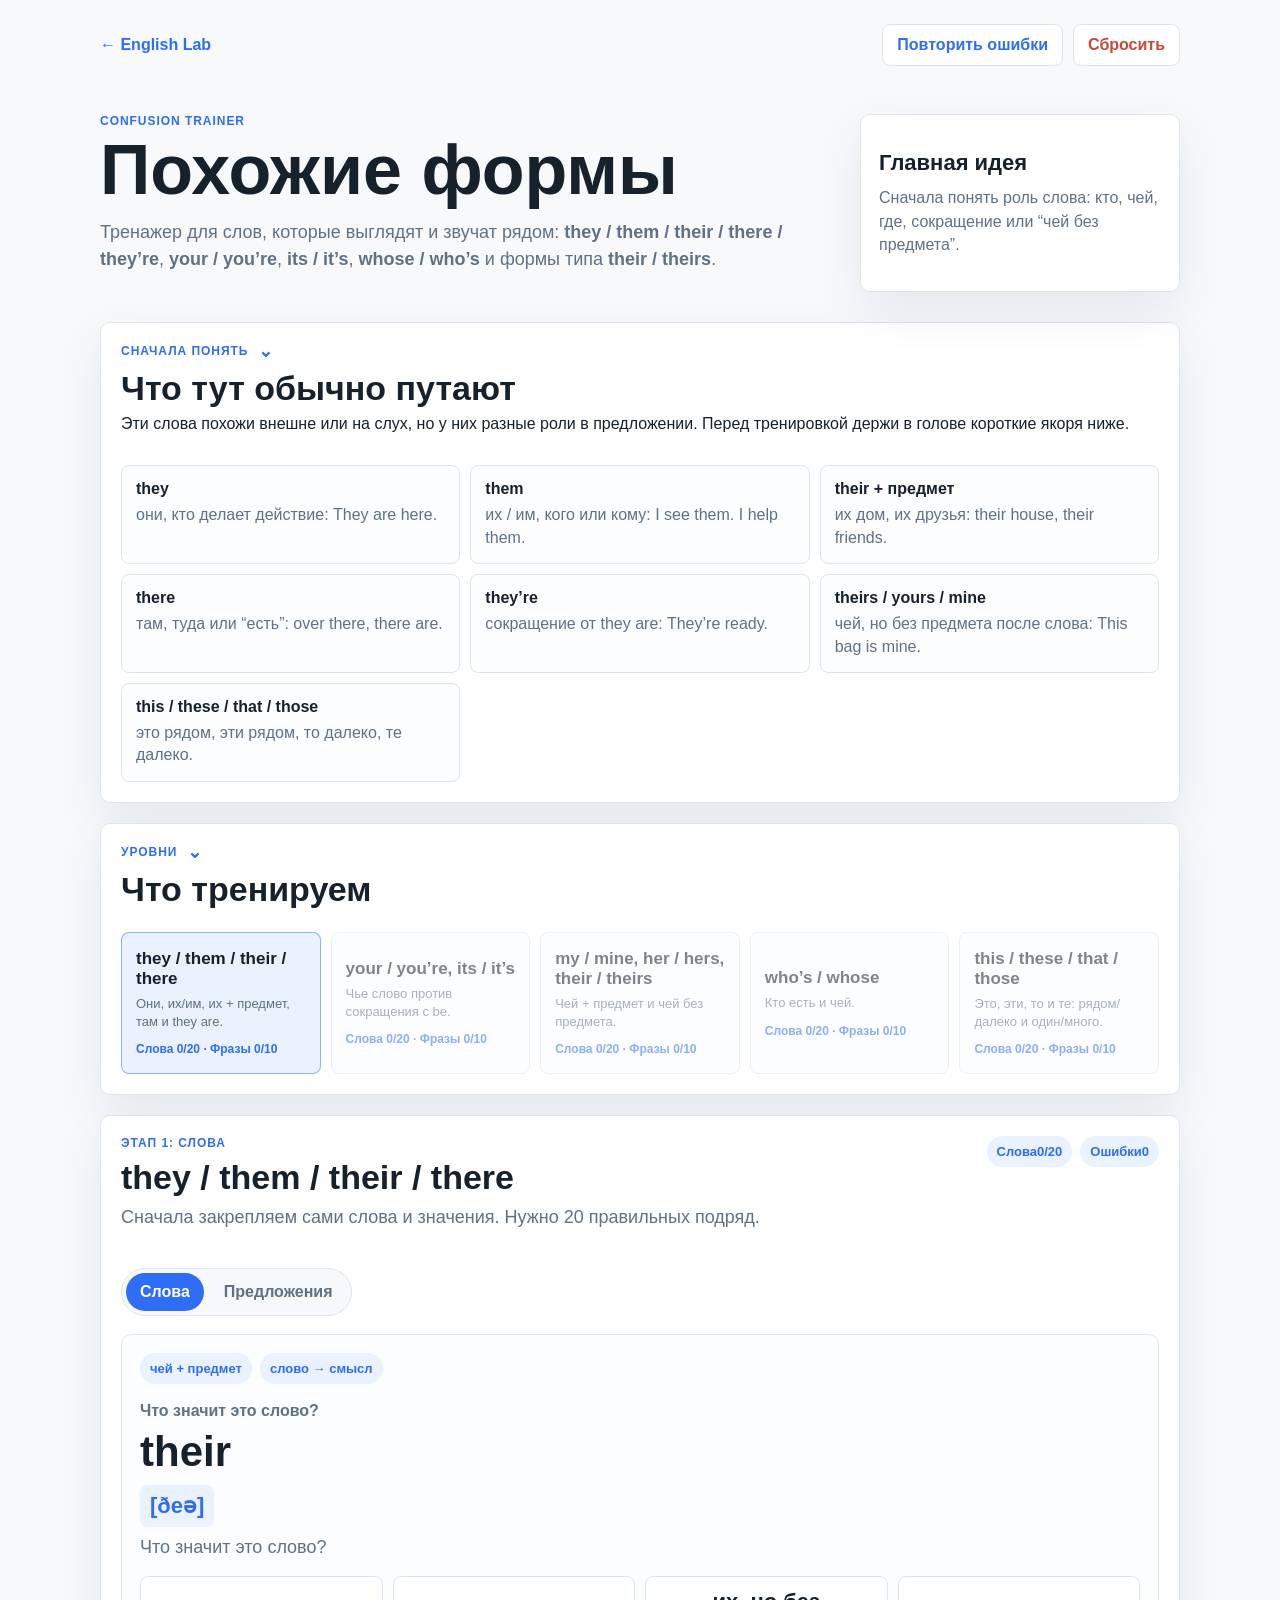
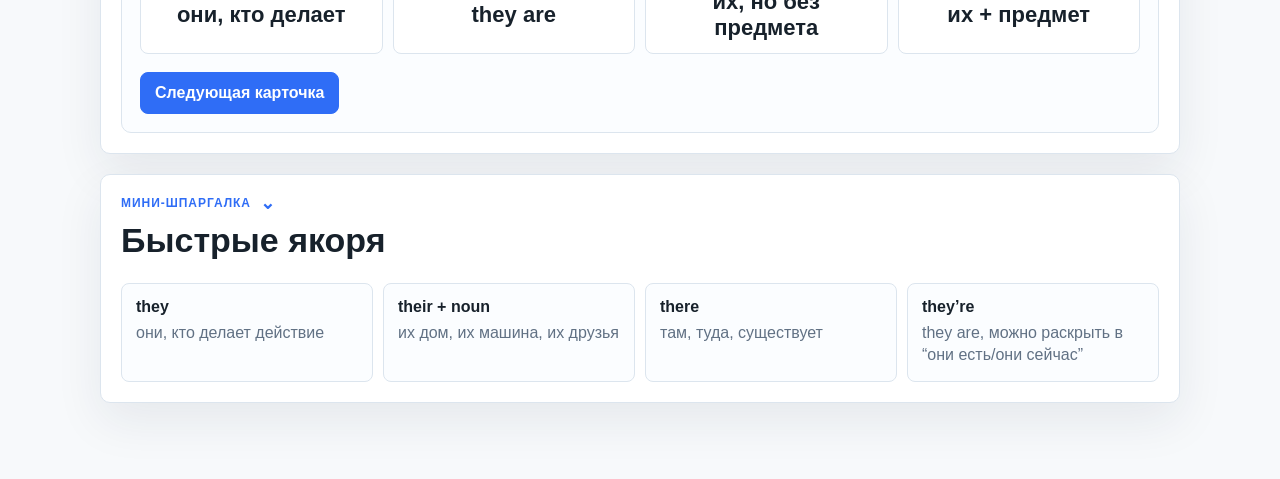
==== commit a75b7a94: "Make collapsible headers clickable" ====
--- a/confusing-forms.html
+++ b/confusing-forms.html
@@ -44,7 +44,7 @@
       <section class="explain collapsible-section" data-collapse-id="explain">
         <div class="section-head collapsible-head">
           <div>
-            <p class="eyebrow">сначала понять <button class="collapse-toggle" type="button" aria-expanded="true" aria-label="Свернуть блок">⌄</button></p>
+            <p class="eyebrow">сначала понять <span class="collapse-toggle" aria-hidden="true">⌄</span></p>
             <h2>Что тут обычно путают</h2>
             <p class="section-copy">
               Эти слова похожи внешне или на слух, но у них разные роли в предложении.
@@ -87,7 +87,7 @@
       <section class="levels-block collapsible-section" data-collapse-id="levels">
         <div class="section-head collapsible-head">
           <div>
-            <p class="eyebrow">уровни <button class="collapse-toggle" type="button" aria-expanded="true" aria-label="Свернуть блок">⌄</button></p>
+            <p class="eyebrow">уровни <span class="collapse-toggle" aria-hidden="true">⌄</span></p>
             <h2>Что тренируем</h2>
           </div>
         </div>
@@ -139,7 +139,7 @@
       <section class="cheatsheet collapsible-section" data-collapse-id="cheatsheet">
         <div class="section-head collapsible-head">
           <div>
-            <p class="eyebrow">мини-шпаргалка <button class="collapse-toggle" type="button" aria-expanded="true" aria-label="Свернуть блок">⌄</button></p>
+            <p class="eyebrow">мини-шпаргалка <span class="collapse-toggle" aria-hidden="true">⌄</span></p>
             <h2>Быстрые якоря</h2>
           </div>
         </div>
--- a/confusing-forms.css
+++ b/confusing-forms.css
@@ -158,6 +158,8 @@
   align-items: flex-start;
   justify-content: space-between;
   gap: 14px;
+  border-radius: 18px;
+  cursor: pointer;
 }
 
 .collapse-toggle {
@@ -171,12 +173,19 @@
   border: 0;
   background: transparent;
   color: var(--blue);
-  cursor: pointer;
   font-size: 18px;
   font-weight: 900;
   line-height: 1;
+  pointer-events: none;
+  transition: transform 160ms ease;
+  user-select: none;
   vertical-align: middle;
   transform: translateY(-1px);
+}
+
+.collapsible-head:focus-visible {
+  outline: 3px solid rgba(47, 109, 246, 0.22);
+  outline-offset: 6px;
 }
 
 .collapsible-section.is-collapsed .collapsible-content {
